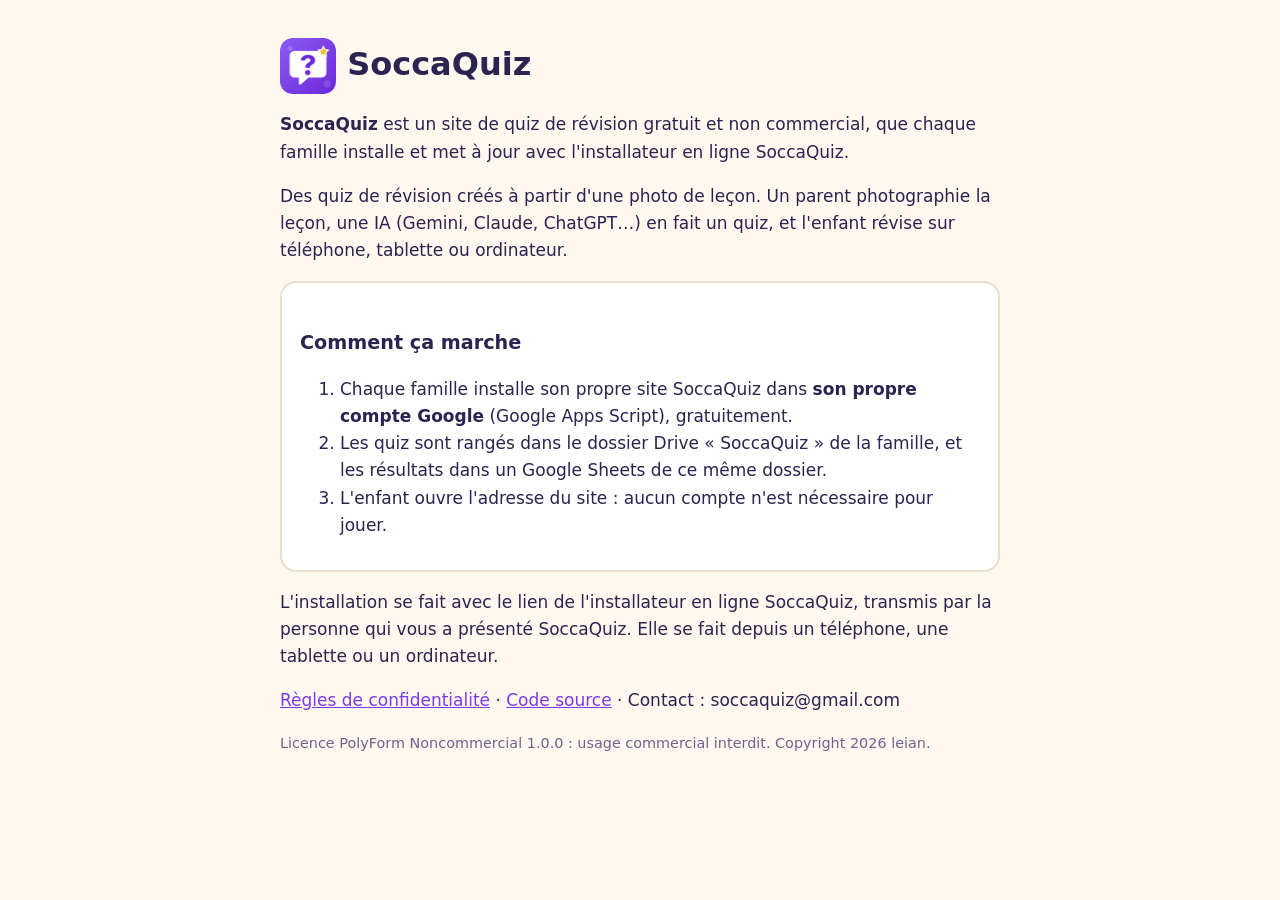
==== docs/index.html @ cb9a6ebd "Universal Quiz devient SoccaQuiz dans tous les textes (dépôt et adresses GitHub Pages inchangés) - n" ====
<!DOCTYPE html>
<html lang="fr">
<head>
<meta charset="UTF-8">
<meta name="google-site-verification" content="quen6v3-xOjO1AaHeUD9GOgNUzpG-uVCzfBMe8wIow4" />
<meta name="viewport" content="width=device-width, initial-scale=1">
<title>SoccaQuiz — des quiz de révision à partir d'une photo de leçon</title>
<link rel="icon" href="icone.png">
<link rel="stylesheet" href="style.css">
</head>
<body><main>
<h1><img src="logo-120.png" width="56" height="56" alt="" style="vertical-align:middle;border-radius:12px"> SoccaQuiz</h1>
<p><b>SoccaQuiz</b> est un site de quiz de révision gratuit et non commercial, que chaque famille installe et met à jour avec l'installateur en ligne SoccaQuiz.</p>
<p>Des quiz de révision créés à partir d'une photo de leçon. Un parent photographie la leçon, une IA (Gemini, Claude, ChatGPT…) en fait un quiz, et l'enfant révise sur téléphone, tablette ou ordinateur.</p>
<div class="carte">
<h2>Comment ça marche</h2>
<ol>
<li>Chaque famille installe son propre site SoccaQuiz dans <b>son propre compte Google</b> (Google Apps Script), gratuitement.</li>
<li>Les quiz sont rangés dans le dossier Drive « SoccaQuiz » de la famille, et les résultats dans un Google Sheets de ce même dossier.</li>
<li>L'enfant ouvre l'adresse du site : aucun compte n'est nécessaire pour jouer.</li>
</ol>
</div>
<p>L'installation se fait avec le lien de l'installateur en ligne SoccaQuiz, transmis par la personne qui vous a présenté SoccaQuiz. Elle se fait depuis un téléphone, une tablette ou un ordinateur.</p>
<p><a href="confidentialite.html">Règles de confidentialité</a> · <a href="https://github.com/leian/UNIVERSALQUIZ">Code source</a> · Contact : soccaquiz@gmail.com</p>
<p class="petit">Licence PolyForm Noncommercial 1.0.0 : usage commercial interdit. Copyright 2026 leian.</p>
</main></body>
</html>
---- docs/style.css ----
body{margin:0;background:#fff8ef;color:#2b2350;font:17px/1.6 system-ui,-apple-system,"Segoe UI",Roboto,sans-serif}
main{max-width:720px;margin:0 auto;padding:32px 18px 48px}
h1{font-size:2rem;margin:.2em 0}h2{font-size:1.2rem;margin-top:1.6em}
a{color:#7c3aed}.petit{color:#6b6390;font-size:.9rem}
.carte{background:#fff;border:2px solid #eadfce;border-radius:16px;padding:14px 18px;margin:14px 0}
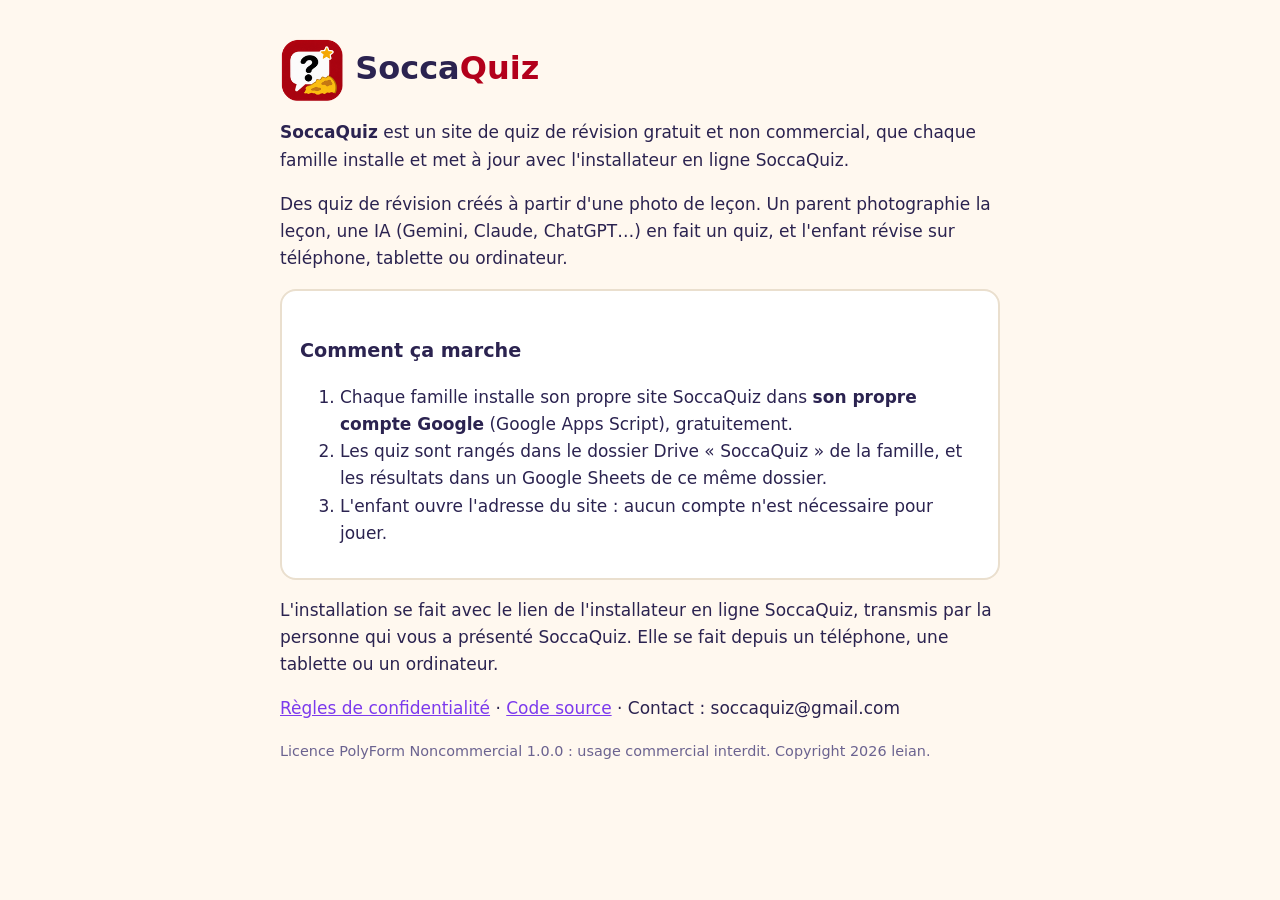
==== commit 5121e60c: "Logo SoccaQuiz (bulle rouge et socca) : titres du site et de l'installateur, boutons de retour, icôn" ====
--- a/docs/index.html
+++ b/docs/index.html
@@ -9,7 +9,7 @@
 <link rel="stylesheet" href="style.css">
 </head>
 <body><main>
-<h1><img src="logo-120.png" width="56" height="56" alt="" style="vertical-align:middle;border-radius:12px"> SoccaQuiz</h1>
+<h1><img src="logo-120.png" width="64" height="64" alt="Logo SoccaQuiz" style="vertical-align:middle;border-radius:14px"> Socca<span style="color:#b3001b">Quiz</span></h1>
 <p><b>SoccaQuiz</b> est un site de quiz de révision gratuit et non commercial, que chaque famille installe et met à jour avec l'installateur en ligne SoccaQuiz.</p>
 <p>Des quiz de révision créés à partir d'une photo de leçon. Un parent photographie la leçon, une IA (Gemini, Claude, ChatGPT…) en fait un quiz, et l'enfant révise sur téléphone, tablette ou ordinateur.</p>
 <div class="carte">
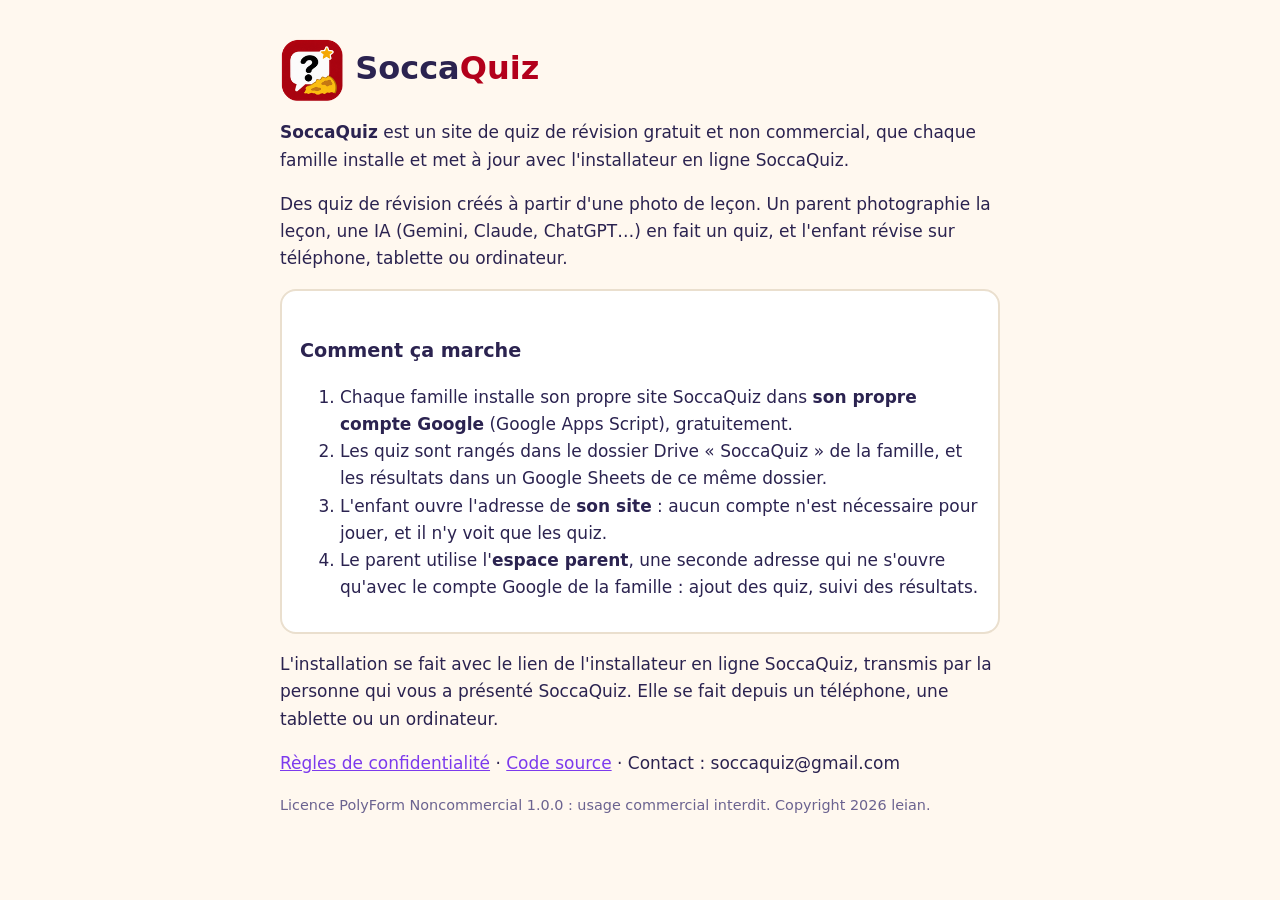
==== commit f943e839: "Espace parent séparé : deux publications par site (enfant ouvert sans compte, parent « Seulement moi" ====
--- a/docs/index.html
+++ b/docs/index.html
@@ -17,7 +17,8 @@
 <ol>
 <li>Chaque famille installe son propre site SoccaQuiz dans <b>son propre compte Google</b> (Google Apps Script), gratuitement.</li>
 <li>Les quiz sont rangés dans le dossier Drive « SoccaQuiz » de la famille, et les résultats dans un Google Sheets de ce même dossier.</li>
-<li>L'enfant ouvre l'adresse du site : aucun compte n'est nécessaire pour jouer.</li>
+<li>L'enfant ouvre l'adresse de <b>son site</b> : aucun compte n'est nécessaire pour jouer, et il n'y voit que les quiz.</li>
+<li>Le parent utilise l'<b>espace parent</b>, une seconde adresse qui ne s'ouvre qu'avec le compte Google de la famille : ajout des quiz, suivi des résultats.</li>
 </ol>
 </div>
 <p>L'installation se fait avec le lien de l'installateur en ligne SoccaQuiz, transmis par la personne qui vous a présenté SoccaQuiz. Elle se fait depuis un téléphone, une tablette ou un ordinateur.</p>
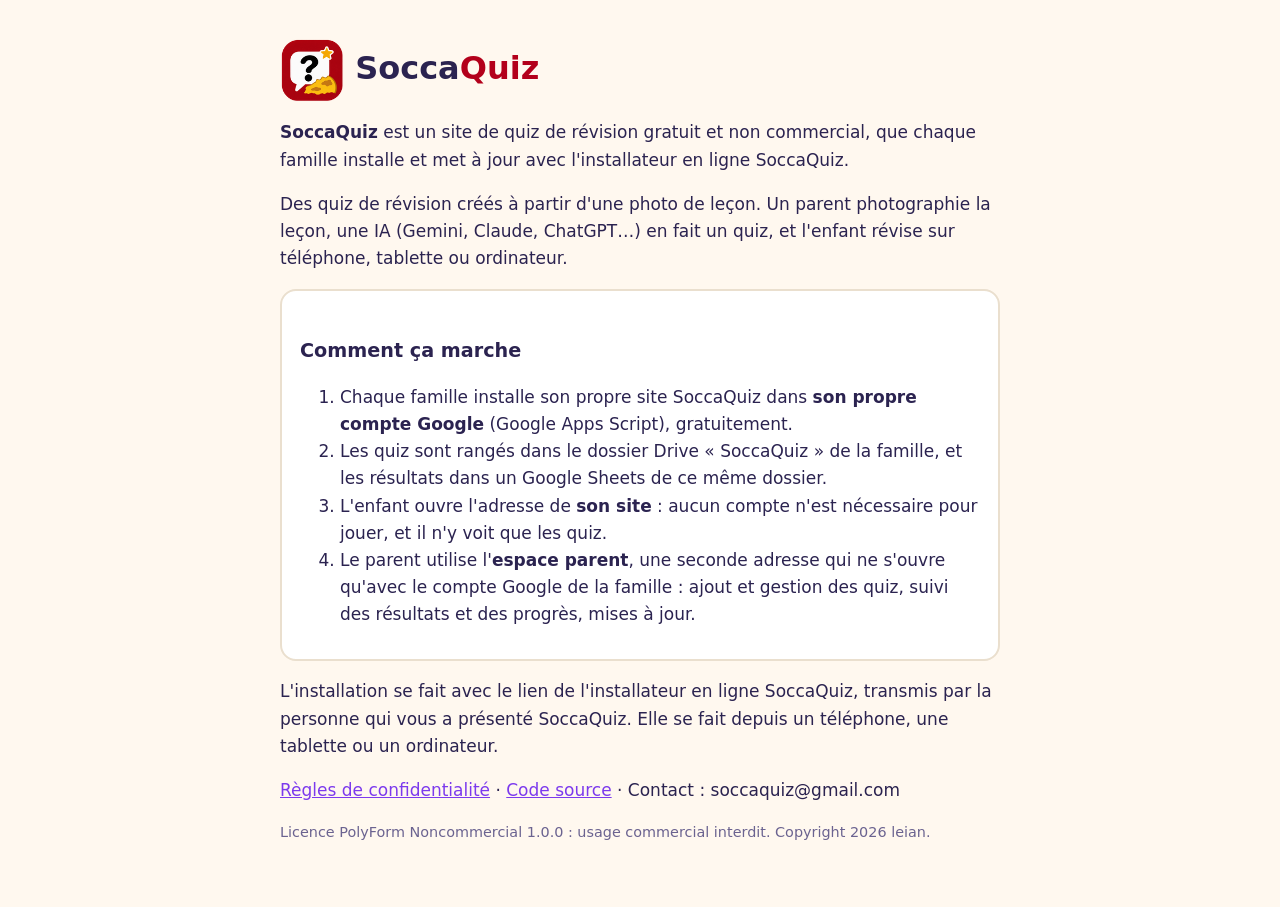
==== commit 3c44ec98: "Espace parent : l'accueil devient le tableau de bord des parents (actions, version et mise à jour, c" ====
--- a/docs/index.html
+++ b/docs/index.html
@@ -18,7 +18,7 @@
 <li>Chaque famille installe son propre site SoccaQuiz dans <b>son propre compte Google</b> (Google Apps Script), gratuitement.</li>
 <li>Les quiz sont rangés dans le dossier Drive « SoccaQuiz » de la famille, et les résultats dans un Google Sheets de ce même dossier.</li>
 <li>L'enfant ouvre l'adresse de <b>son site</b> : aucun compte n'est nécessaire pour jouer, et il n'y voit que les quiz.</li>
-<li>Le parent utilise l'<b>espace parent</b>, une seconde adresse qui ne s'ouvre qu'avec le compte Google de la famille : ajout des quiz, suivi des résultats.</li>
+<li>Le parent utilise l'<b>espace parent</b>, une seconde adresse qui ne s'ouvre qu'avec le compte Google de la famille : ajout et gestion des quiz, suivi des résultats et des progrès, mises à jour.</li>
 </ol>
 </div>
 <p>L'installation se fait avec le lien de l'installateur en ligne SoccaQuiz, transmis par la personne qui vous a présenté SoccaQuiz. Elle se fait depuis un téléphone, une tablette ou un ordinateur.</p>
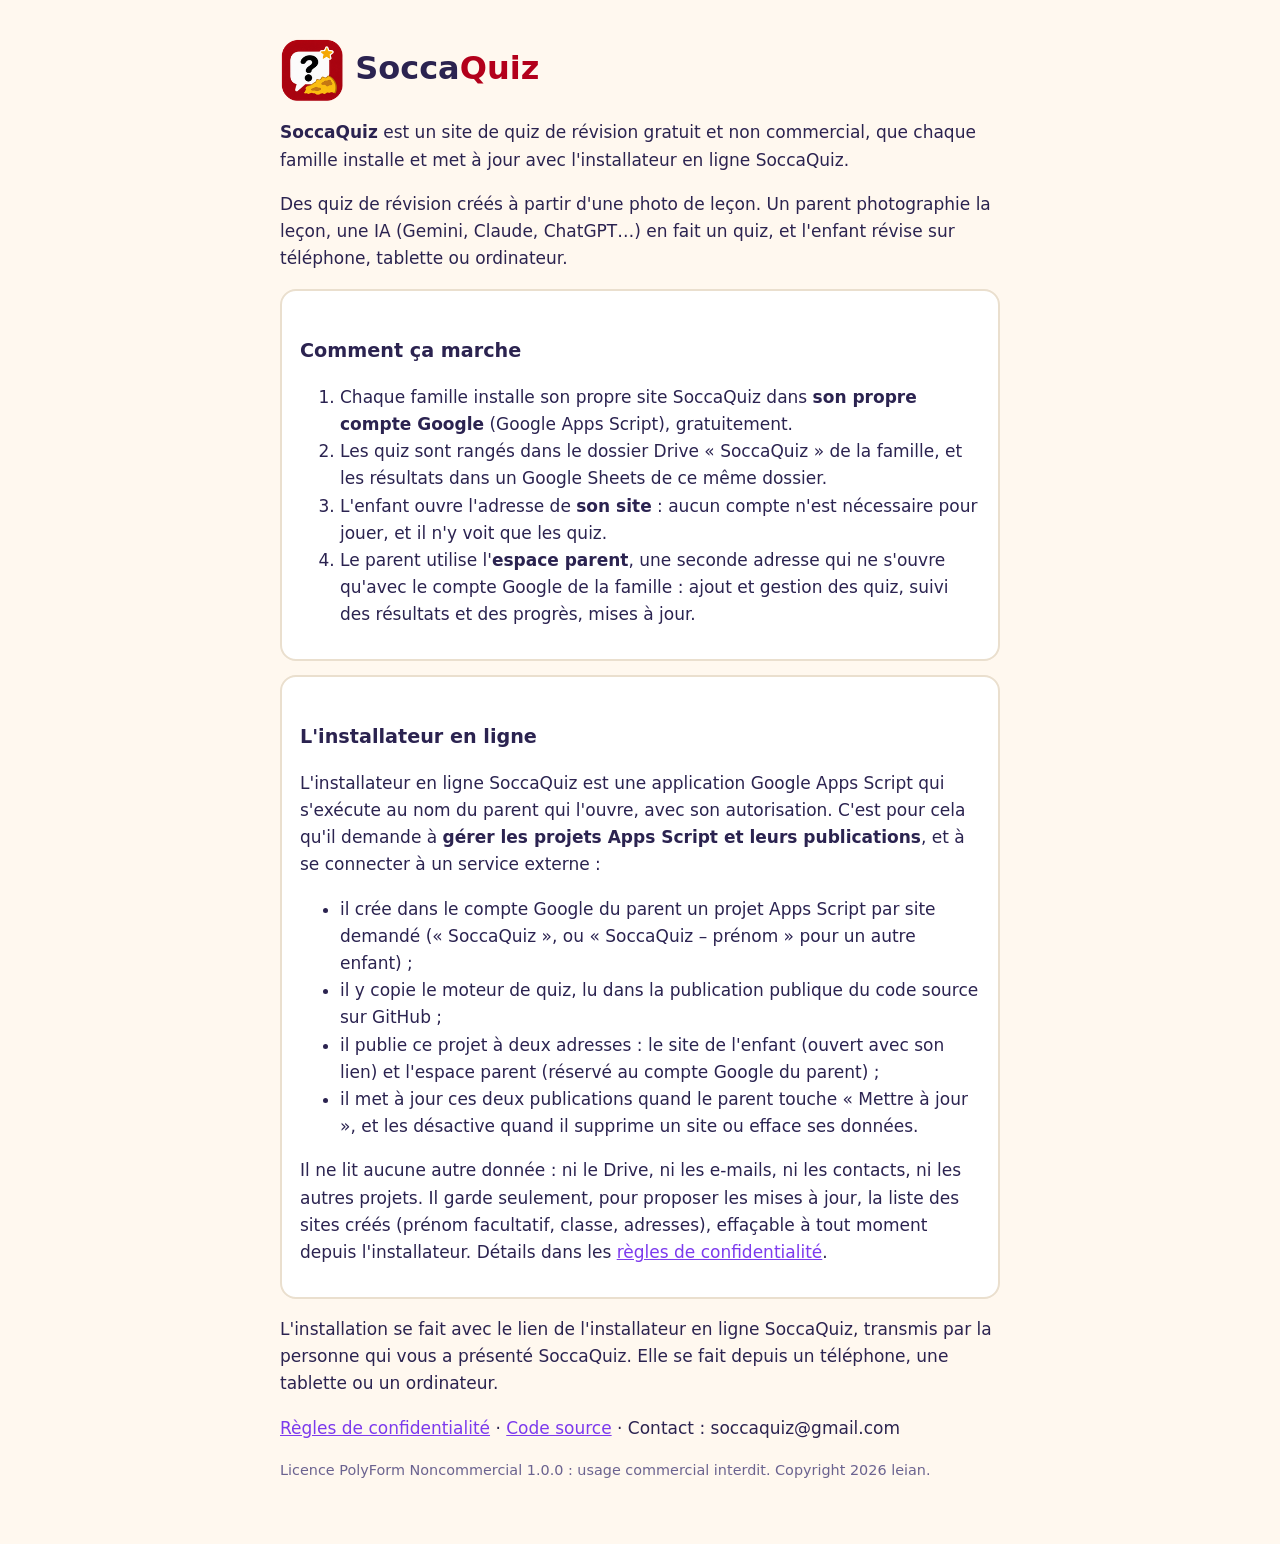
==== commit 9db5e0a0: "Audit complet : failles corrigées (code injecté via les scores et les questions ratées, jeton de pub" ====
--- a/docs/index.html
+++ b/docs/index.html
@@ -21,6 +21,17 @@
 <li>Le parent utilise l'<b>espace parent</b>, une seconde adresse qui ne s'ouvre qu'avec le compte Google de la famille : ajout et gestion des quiz, suivi des résultats et des progrès, mises à jour.</li>
 </ol>
 </div>
+<div class="carte">
+<h2>L'installateur en ligne</h2>
+<p>L'installateur en ligne SoccaQuiz est une application Google Apps Script qui s'exécute au nom du parent qui l'ouvre, avec son autorisation. C'est pour cela qu'il demande à <b>gérer les projets Apps Script et leurs publications</b>, et à se connecter à un service externe :</p>
+<ul>
+<li>il crée dans le compte Google du parent un projet Apps Script par site demandé (« SoccaQuiz », ou « SoccaQuiz – prénom » pour un autre enfant) ;</li>
+<li>il y copie le moteur de quiz, lu dans la publication publique du code source sur GitHub ;</li>
+<li>il publie ce projet à deux adresses : le site de l'enfant (ouvert avec son lien) et l'espace parent (réservé au compte Google du parent) ;</li>
+<li>il met à jour ces deux publications quand le parent touche « Mettre à jour », et les désactive quand il supprime un site ou efface ses données.</li>
+</ul>
+<p>Il ne lit aucune autre donnée : ni le Drive, ni les e-mails, ni les contacts, ni les autres projets. Il garde seulement, pour proposer les mises à jour, la liste des sites créés (prénom facultatif, classe, adresses), effaçable à tout moment depuis l'installateur. Détails dans les <a href="confidentialite.html">règles de confidentialité</a>.</p>
+</div>
 <p>L'installation se fait avec le lien de l'installateur en ligne SoccaQuiz, transmis par la personne qui vous a présenté SoccaQuiz. Elle se fait depuis un téléphone, une tablette ou un ordinateur.</p>
 <p><a href="confidentialite.html">Règles de confidentialité</a> · <a href="https://github.com/leian/UNIVERSALQUIZ">Code source</a> · Contact : soccaquiz@gmail.com</p>
 <p class="petit">Licence PolyForm Noncommercial 1.0.0 : usage commercial interdit. Copyright 2026 leian.</p>
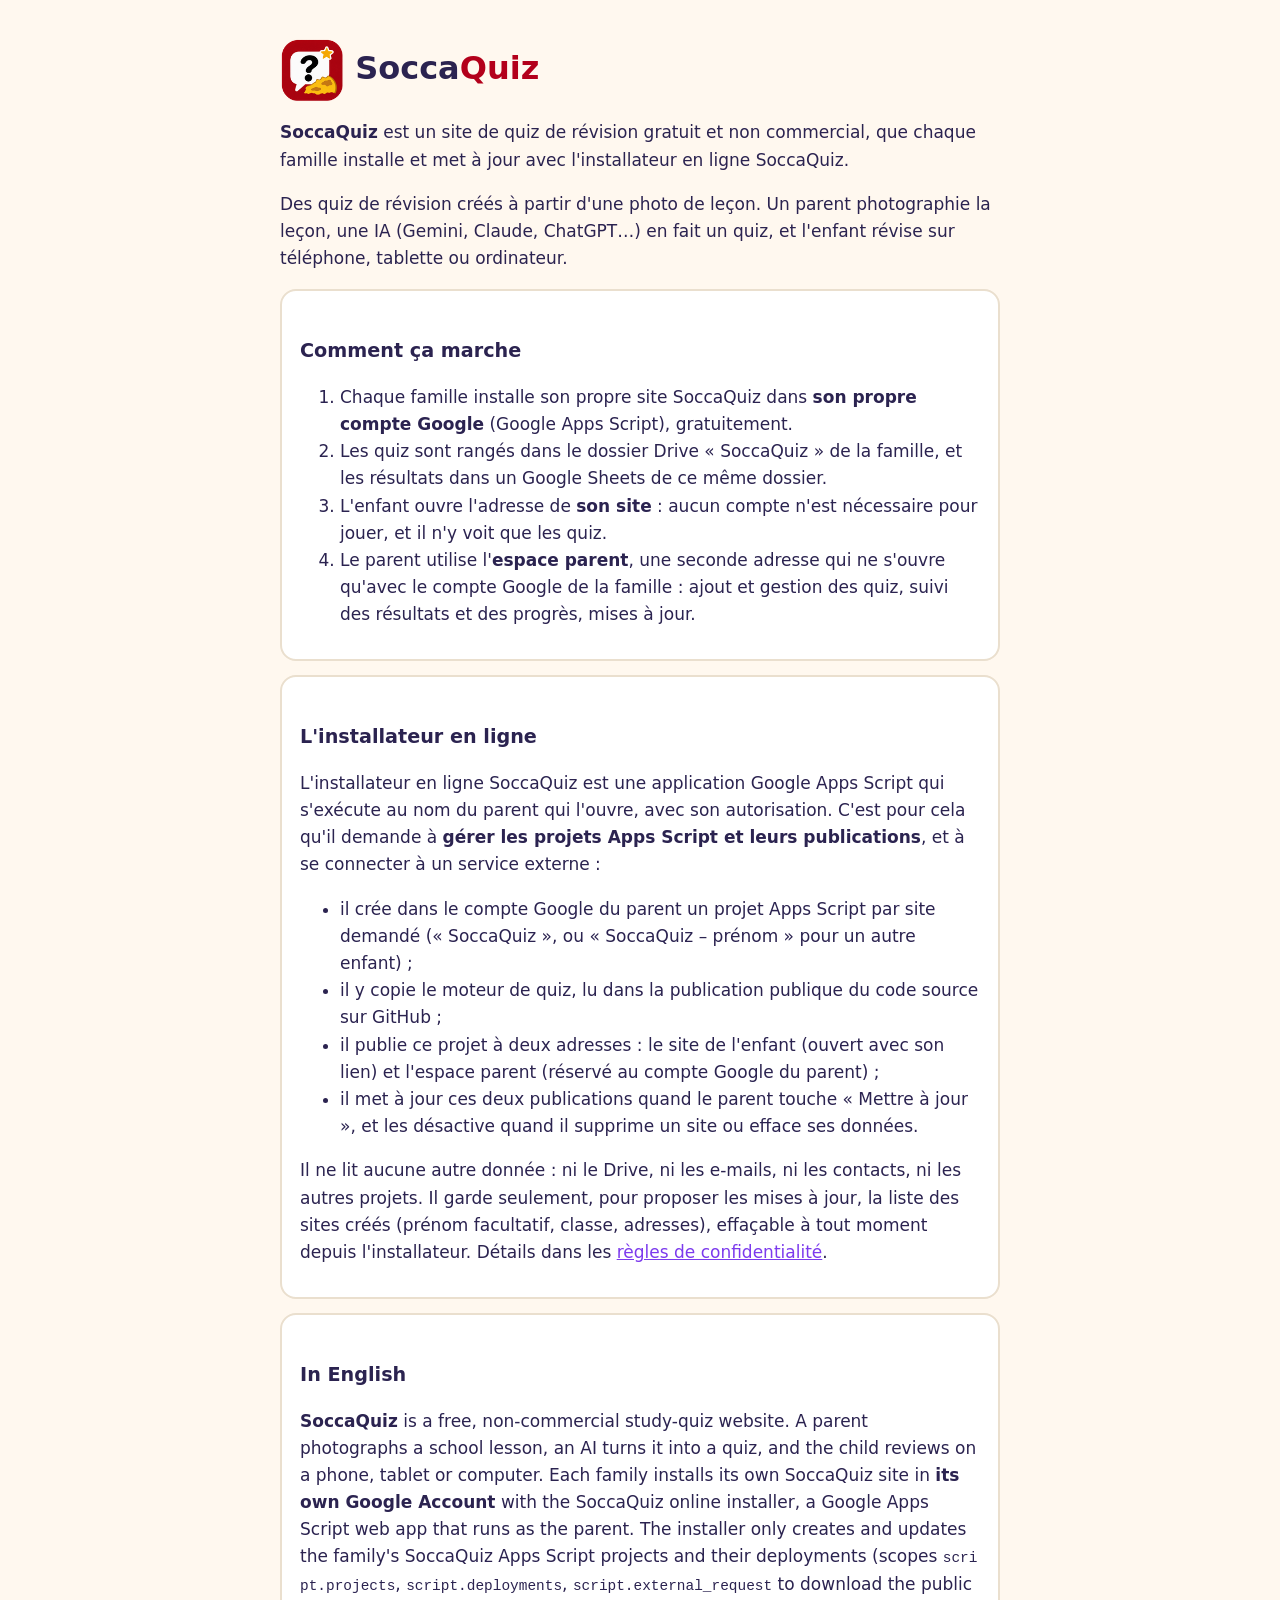
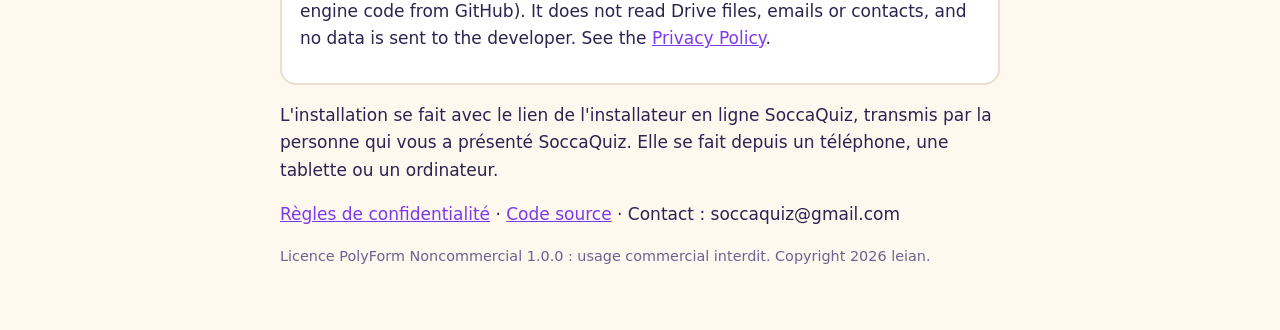
==== commit 148b71cd: "Validation Google : règles de confidentialité complétées (autorisations demandées et pourquoi, menti" ====
--- a/docs/index.html
+++ b/docs/index.html
@@ -32,6 +32,10 @@
 </ul>
 <p>Il ne lit aucune autre donnée : ni le Drive, ni les e-mails, ni les contacts, ni les autres projets. Il garde seulement, pour proposer les mises à jour, la liste des sites créés (prénom facultatif, classe, adresses), effaçable à tout moment depuis l'installateur. Détails dans les <a href="confidentialite.html">règles de confidentialité</a>.</p>
 </div>
+<div class="carte" lang="en">
+<h2>In English</h2>
+<p><b>SoccaQuiz</b> is a free, non-commercial study-quiz website. A parent photographs a school lesson, an AI turns it into a quiz, and the child reviews on a phone, tablet or computer. Each family installs its own SoccaQuiz site in <b>its own Google Account</b> with the SoccaQuiz online installer, a Google Apps Script web app that runs as the parent. The installer only creates and updates the family's SoccaQuiz Apps Script projects and their deployments (scopes <code>script.projects</code>, <code>script.deployments</code>, <code>script.external_request</code> to download the public engine code from GitHub). It does not read Drive files, emails or contacts, and no data is sent to the developer. See the <a href="confidentialite.html#en">Privacy Policy</a>.</p>
+</div>
 <p>L'installation se fait avec le lien de l'installateur en ligne SoccaQuiz, transmis par la personne qui vous a présenté SoccaQuiz. Elle se fait depuis un téléphone, une tablette ou un ordinateur.</p>
 <p><a href="confidentialite.html">Règles de confidentialité</a> · <a href="https://github.com/leian/UNIVERSALQUIZ">Code source</a> · Contact : soccaquiz@gmail.com</p>
 <p class="petit">Licence PolyForm Noncommercial 1.0.0 : usage commercial interdit. Copyright 2026 leian.</p>
--- a/docs/style.css
+++ b/docs/style.css
@@ -3,3 +3,7 @@
 h1{font-size:2rem;margin:.2em 0}h2{font-size:1.2rem;margin-top:1.6em}
 a{color:#7c3aed}.petit{color:#6b6390;font-size:.9rem}
 .carte{background:#fff;border:2px solid #eadfce;border-radius:16px;padding:14px 18px;margin:14px 0}
+table{width:100%;border-collapse:collapse;margin:12px 0;font-size:.95em}
+th,td{border:1px solid #e3d6c3;padding:8px 10px;text-align:left;vertical-align:top}
+th{background:#fbf3e6}
+code{font-size:.85em;word-break:break-all}
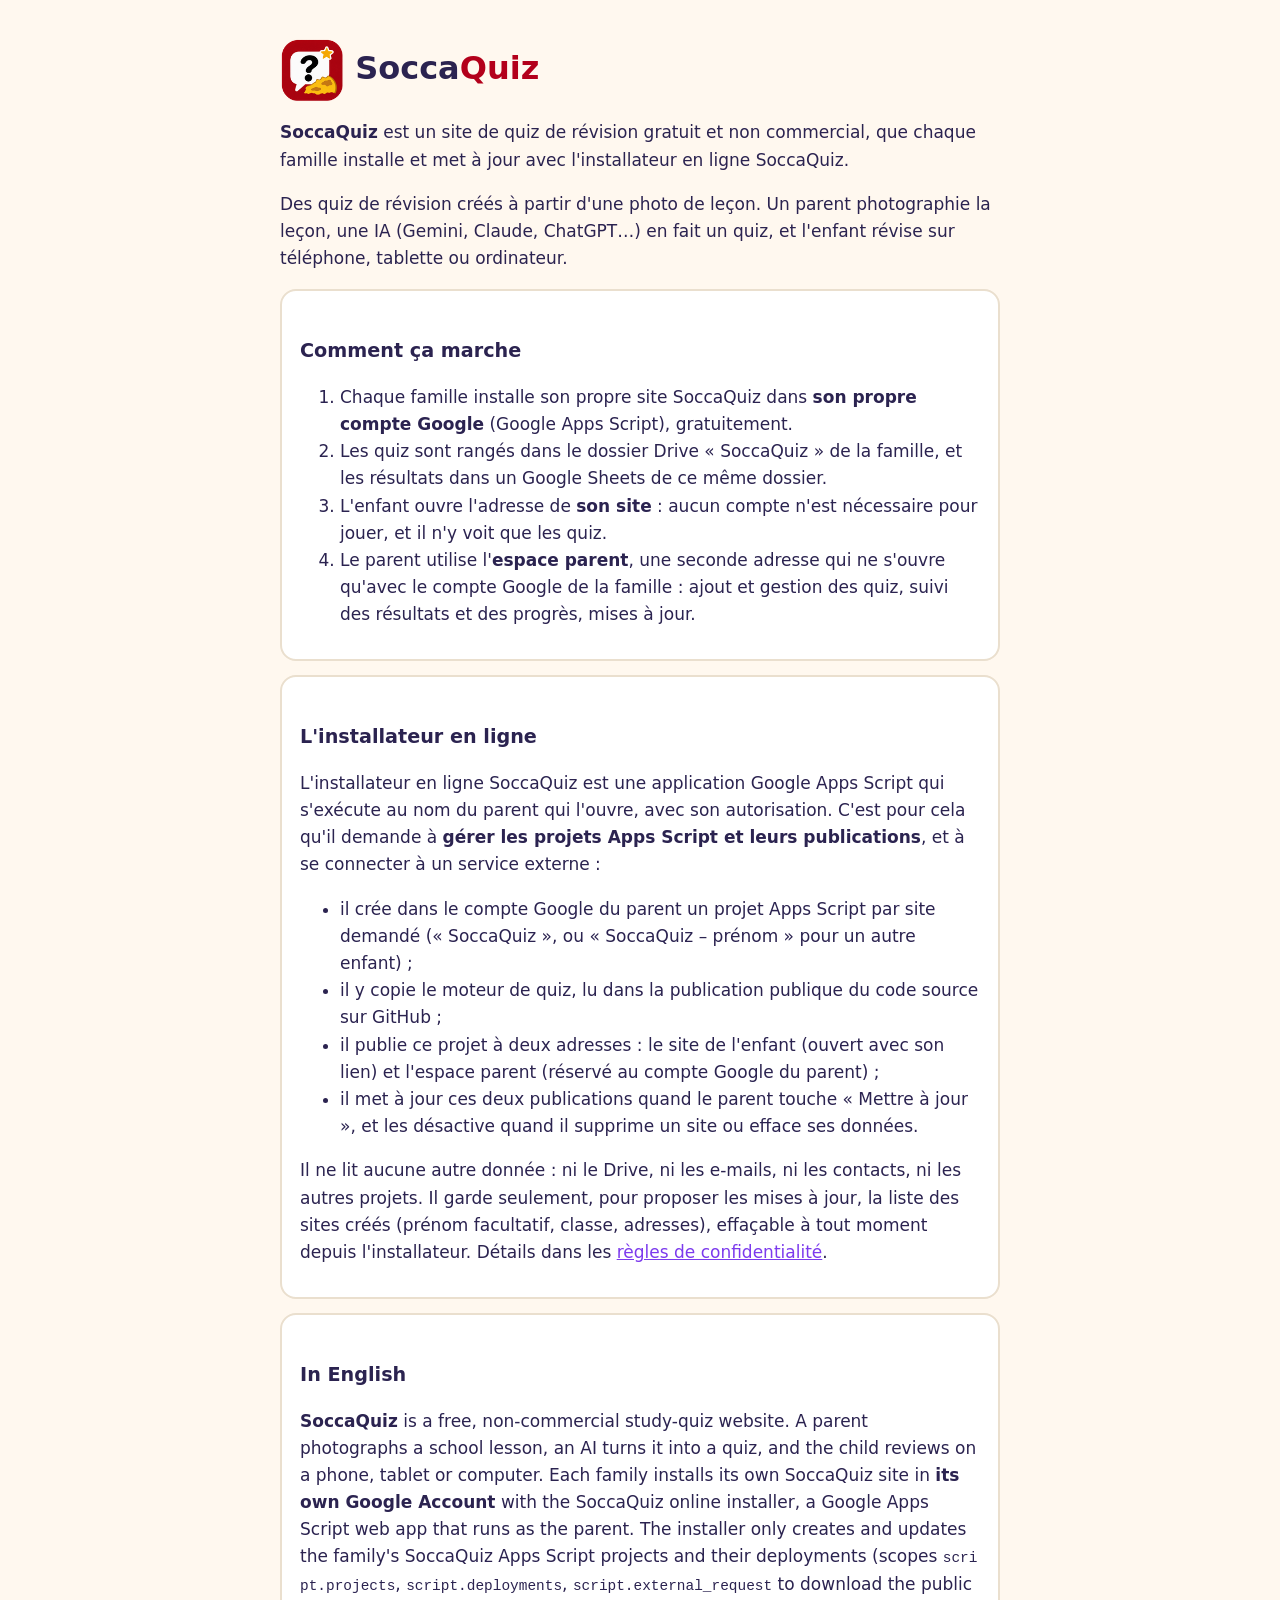
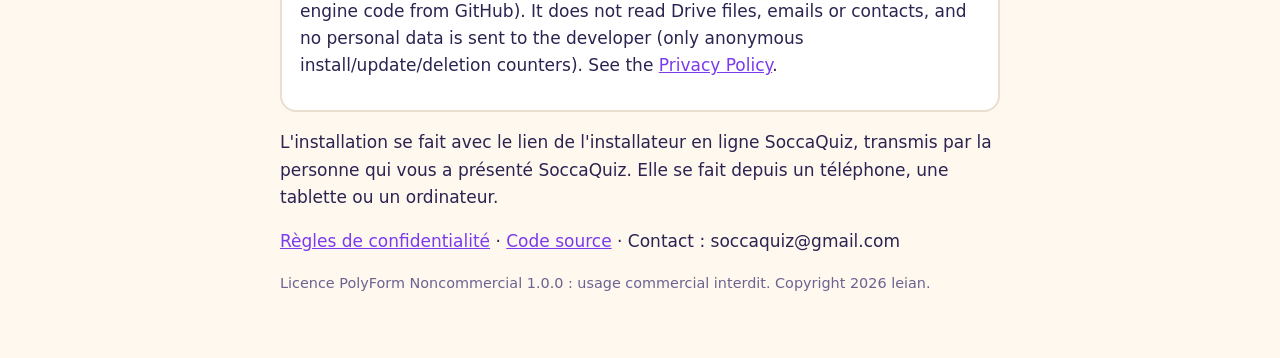
==== commit b0766e37: "Statistiques anonymes : l'installateur compte installations, mises à jour et suppressions ; onglet S" ====
--- a/docs/index.html
+++ b/docs/index.html
@@ -34,7 +34,7 @@
 </div>
 <div class="carte" lang="en">
 <h2>In English</h2>
-<p><b>SoccaQuiz</b> is a free, non-commercial study-quiz website. A parent photographs a school lesson, an AI turns it into a quiz, and the child reviews on a phone, tablet or computer. Each family installs its own SoccaQuiz site in <b>its own Google Account</b> with the SoccaQuiz online installer, a Google Apps Script web app that runs as the parent. The installer only creates and updates the family's SoccaQuiz Apps Script projects and their deployments (scopes <code>script.projects</code>, <code>script.deployments</code>, <code>script.external_request</code> to download the public engine code from GitHub). It does not read Drive files, emails or contacts, and no data is sent to the developer. See the <a href="confidentialite.html#en">Privacy Policy</a>.</p>
+<p><b>SoccaQuiz</b> is a free, non-commercial study-quiz website. A parent photographs a school lesson, an AI turns it into a quiz, and the child reviews on a phone, tablet or computer. Each family installs its own SoccaQuiz site in <b>its own Google Account</b> with the SoccaQuiz online installer, a Google Apps Script web app that runs as the parent. The installer only creates and updates the family's SoccaQuiz Apps Script projects and their deployments (scopes <code>script.projects</code>, <code>script.deployments</code>, <code>script.external_request</code> to download the public engine code from GitHub). It does not read Drive files, emails or contacts, and no personal data is sent to the developer (only anonymous install/update/deletion counters). See the <a href="confidentialite.html#en">Privacy Policy</a>.</p>
 </div>
 <p>L'installation se fait avec le lien de l'installateur en ligne SoccaQuiz, transmis par la personne qui vous a présenté SoccaQuiz. Elle se fait depuis un téléphone, une tablette ou un ordinateur.</p>
 <p><a href="confidentialite.html">Règles de confidentialité</a> · <a href="https://github.com/leian/UNIVERSALQUIZ">Code source</a> · Contact : soccaquiz@gmail.com</p>
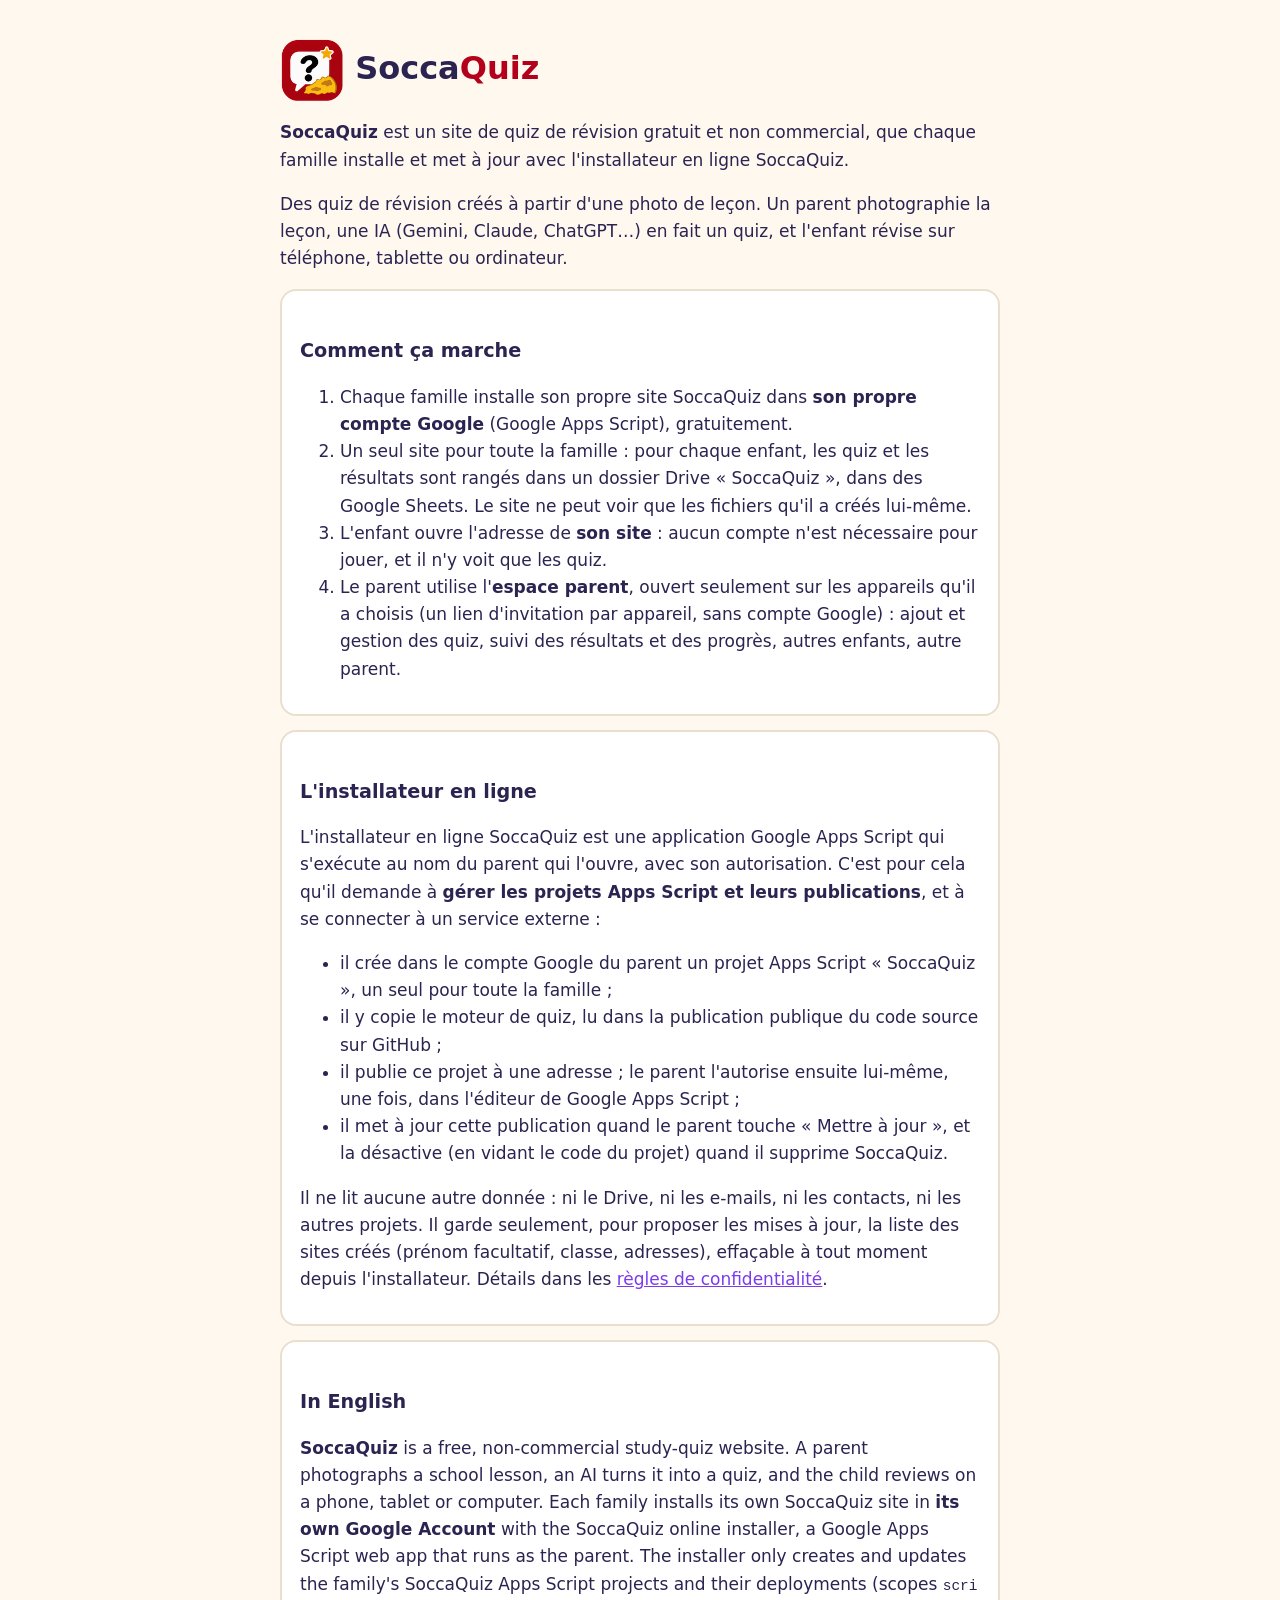
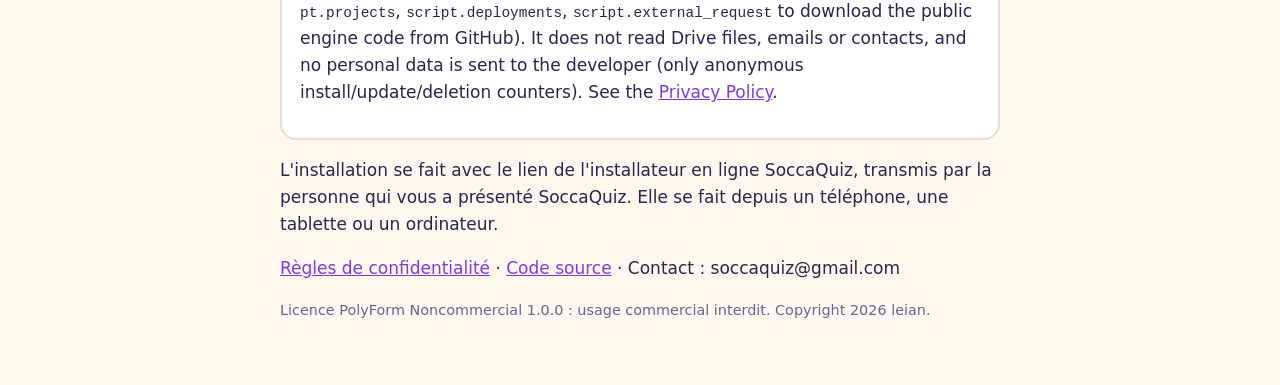
==== commit e5953805: "Textes : mail d'invitation, règles de confidentialité, présentation, notes (programme de la famille)" ====
--- a/docs/index.html
+++ b/docs/index.html
@@ -16,19 +16,19 @@
 <h2>Comment ça marche</h2>
 <ol>
 <li>Chaque famille installe son propre site SoccaQuiz dans <b>son propre compte Google</b> (Google Apps Script), gratuitement.</li>
-<li>Les quiz sont rangés dans le dossier Drive « SoccaQuiz » de la famille, et les résultats dans un Google Sheets de ce même dossier.</li>
+<li>Un seul site pour toute la famille : pour chaque enfant, les quiz et les résultats sont rangés dans un dossier Drive « SoccaQuiz », dans des Google Sheets. Le site ne peut voir que les fichiers qu'il a créés lui-même.</li>
 <li>L'enfant ouvre l'adresse de <b>son site</b> : aucun compte n'est nécessaire pour jouer, et il n'y voit que les quiz.</li>
-<li>Le parent utilise l'<b>espace parent</b>, une seconde adresse qui ne s'ouvre qu'avec le compte Google de la famille : ajout et gestion des quiz, suivi des résultats et des progrès, mises à jour.</li>
+<li>Le parent utilise l'<b>espace parent</b>, ouvert seulement sur les appareils qu'il a choisis (un lien d'invitation par appareil, sans compte Google) : ajout et gestion des quiz, suivi des résultats et des progrès, autres enfants, autre parent.</li>
 </ol>
 </div>
 <div class="carte">
 <h2>L'installateur en ligne</h2>
 <p>L'installateur en ligne SoccaQuiz est une application Google Apps Script qui s'exécute au nom du parent qui l'ouvre, avec son autorisation. C'est pour cela qu'il demande à <b>gérer les projets Apps Script et leurs publications</b>, et à se connecter à un service externe :</p>
 <ul>
-<li>il crée dans le compte Google du parent un projet Apps Script par site demandé (« SoccaQuiz », ou « SoccaQuiz – prénom » pour un autre enfant) ;</li>
+<li>il crée dans le compte Google du parent un projet Apps Script « SoccaQuiz », un seul pour toute la famille ;</li>
 <li>il y copie le moteur de quiz, lu dans la publication publique du code source sur GitHub ;</li>
-<li>il publie ce projet à deux adresses : le site de l'enfant (ouvert avec son lien) et l'espace parent (réservé au compte Google du parent) ;</li>
-<li>il met à jour ces deux publications quand le parent touche « Mettre à jour », et les désactive quand il supprime un site ou efface ses données.</li>
+<li>il publie ce projet à une adresse ; le parent l'autorise ensuite lui-même, une fois, dans l'éditeur de Google Apps Script ;</li>
+<li>il met à jour cette publication quand le parent touche « Mettre à jour », et la désactive (en vidant le code du projet) quand il supprime SoccaQuiz.</li>
 </ul>
 <p>Il ne lit aucune autre donnée : ni le Drive, ni les e-mails, ni les contacts, ni les autres projets. Il garde seulement, pour proposer les mises à jour, la liste des sites créés (prénom facultatif, classe, adresses), effaçable à tout moment depuis l'installateur. Détails dans les <a href="confidentialite.html">règles de confidentialité</a>.</p>
 </div>
